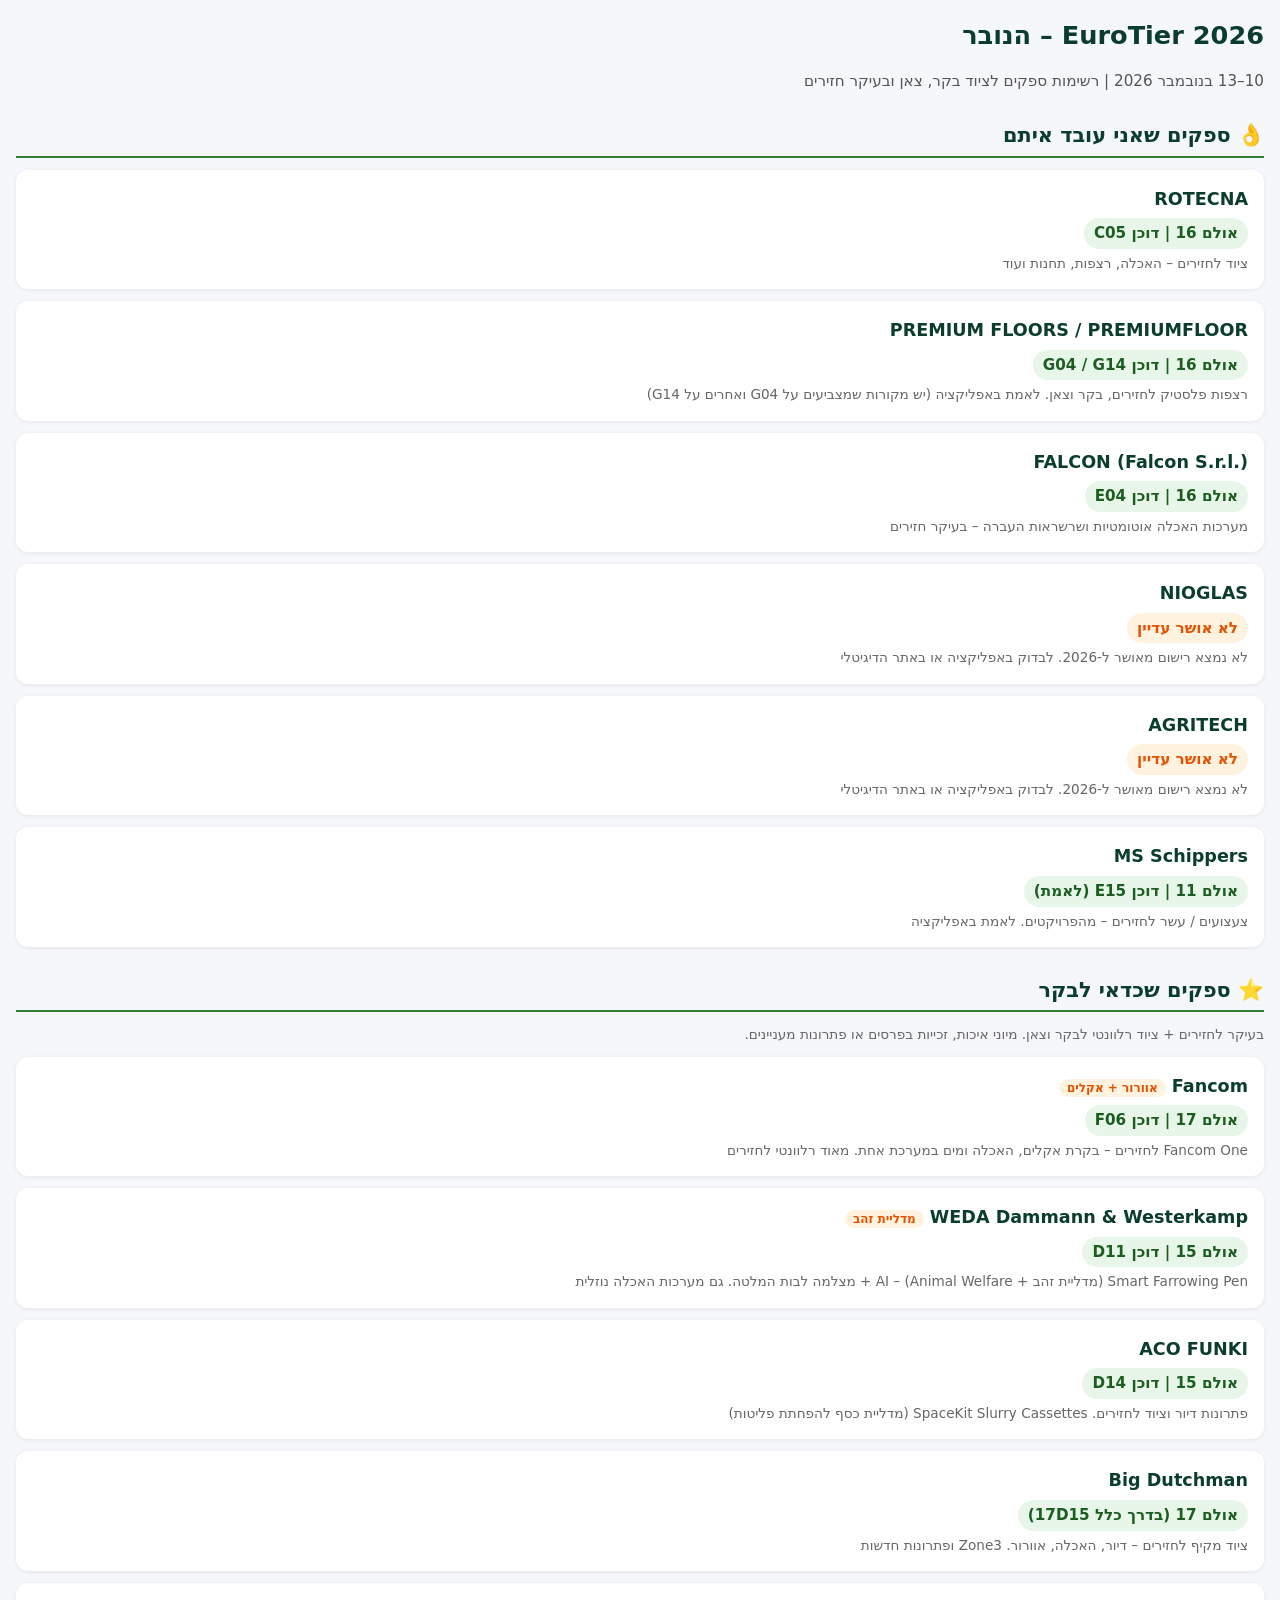
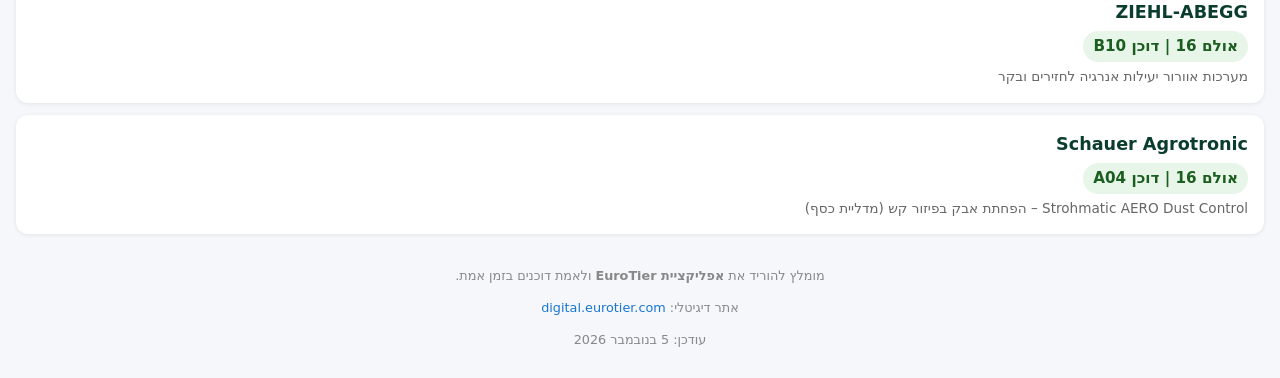
==== eurotier-2026.html @ 3fb80df7 "Add EuroTier 2026 suppliers lists page (current + recommended)" ====
<!DOCTYPE html>
<html lang="he" dir="rtl">
<head>
  <meta charset="UTF-8">
  <meta name="viewport" content="width=device-width, initial-scale=1.0">
  <title>EuroTier 2026 – ספקים</title>
  <style>
    * { box-sizing: border-box; }
    body { font-family: system-ui, -apple-system, "Segoe UI", Roboto, sans-serif; margin: 0; padding: 16px; background: #f5f7fa; color: #1a1a1a; line-height: 1.5; }
    h1 { font-size: 1.6rem; margin: 0 0 8px; color: #0b3d2e; }
    h2 { font-size: 1.3rem; margin: 28px 0 12px; color: #0b3d2e; border-bottom: 2px solid #2e7d32; padding-bottom: 4px; }
    .subtitle { color: #555; margin-bottom: 20px; font-size: 0.95rem; }
    .card { background: white; border-radius: 12px; padding: 16px; margin-bottom: 12px; box-shadow: 0 1px 4px rgba(0,0,0,0.08); }
    .supplier { font-weight: 700; font-size: 1.1rem; color: #0b3d2e; }
    .booth { background: #e8f5e9; color: #1b5e20; display: inline-block; padding: 4px 10px; border-radius: 20px; font-weight: 600; margin-top: 6px; font-size: 0.95rem; }
    .note { color: #666; font-size: 0.85rem; margin-top: 4px; }
    .tag { background: #fff3e0; color: #e65100; font-size: 0.75rem; padding: 2px 8px; border-radius: 12px; margin-left: 6px; }
    .footer { margin-top: 32px; font-size: 0.8rem; color: #888; text-align: center; }
    a { color: #1976d2; text-decoration: none; }
  </style>
</head>
<body>
  <h1>EuroTier 2026 – הנובר</h1>
  <p class="subtitle">10–13 בנובמבר 2026 | רשימות ספקים לציוד בקר, צאן ובעיקר חזירים</p>

  <h2>👌 ספקים שאני עובד איתם</h2>

  <div class="card">
    <div class="supplier">ROTECNA</div>
    <div class="booth">אולם 16 | דוכן C05</div>
    <div class="note">ציוד לחזירים – האכלה, רצפות, תחנות ועוד</div>
  </div>

  <div class="card">
    <div class="supplier">PREMIUM FLOORS / PREMIUMFLOOR</div>
    <div class="booth">אולם 16 | דוכן G04 / G14</div>
    <div class="note">רצפות פלסטיק לחזירים, בקר וצאן. לאמת באפליקציה (יש מקורות שמצביעים על G04 ואחרים על G14)</div>
  </div>

  <div class="card">
    <div class="supplier">FALCON (Falcon S.r.l.)</div>
    <div class="booth">אולם 16 | דוכן E04</div>
    <div class="note">מערכות האכלה אוטומטיות ושרשראות העברה – בעיקר חזירים</div>
  </div>

  <div class="card">
    <div class="supplier">NIOGLAS</div>
    <div class="booth" style="background:#fff3e0;color:#e65100;">לא אושר עדיין</div>
    <div class="note">לא נמצא רישום מאושר ל-2026. לבדוק באפליקציה או באתר הדיגיטלי</div>
  </div>

  <div class="card">
    <div class="supplier">AGRITECH</div>
    <div class="booth" style="background:#fff3e0;color:#e65100;">לא אושר עדיין</div>
    <div class="note">לא נמצא רישום מאושר ל-2026. לבדוק באפליקציה או באתר הדיגיטלי</div>
  </div>

  <div class="card">
    <div class="supplier">MS Schippers</div>
    <div class="booth">אולם 11 | דוכן E15 (לאמת)</div>
    <div class="note">צעצועים / עשר לחזירים – מהפרויקטים. לאמת באפליקציה</div>
  </div>

  <h2>⭐ ספקים שכדאי לבקר</h2>
  <p class="note" style="margin-bottom:12px;">בעיקר לחזירים + ציוד רלוונטי לבקר וצאן. מיוני איכות, זכייות בפרסים או פתרונות מעניינים.</p>

  <div class="card">
    <div class="supplier">Fancom <span class="tag">אוורור + אקלים</span></div>
    <div class="booth">אולם 17 | דוכן F06</div>
    <div class="note">Fancom One לחזירים – בקרת אקלים, האכלה ומים במערכת אחת. מאוד רלוונטי לחזירים</div>
  </div>

  <div class="card">
    <div class="supplier">WEDA Dammann & Westerkamp <span class="tag">מדליית זהב</span></div>
    <div class="booth">אולם 15 | דוכן D11</div>
    <div class="note">Smart Farrowing Pen (מדליית זהב + Animal Welfare) – AI + מצלמה לבות המלטה. גם מערכות האכלה נוזלית</div>
  </div>

  <div class="card">
    <div class="supplier">ACO FUNKI</div>
    <div class="booth">אולם 15 | דוכן D14</div>
    <div class="note">פתרונות דיור וציוד לחזירים. SpaceKit Slurry Cassettes (מדליית כסף להפחתת פליטות)</div>
  </div>

  <div class="card">
    <div class="supplier">Big Dutchman</div>
    <div class="booth">אולם 17 (בדרך כלל 17D15)</div>
    <div class="note">ציוד מקיף לחזירים – דיור, האכלה, אוורור. Zone3 ופתרונות חדשות</div>
  </div>

  <div class="card">
    <div class="supplier">ZIEHL-ABEGG</div>
    <div class="booth">אולם 16 | דוכן B10</div>
    <div class="note">מערכות אוורור יעילות אנרגיה לחזירים ובקר</div>
  </div>

  <div class="card">
    <div class="supplier">Schauer Agrotronic</div>
    <div class="booth">אולם 16 | דוכן A04</div>
    <div class="note">Strohmatic AERO Dust Control – הפחתת אבק בפיזור קש (מדליית כסף)</div>
  </div>

  <div class="footer">
    <p>מומלץ להוריד את <strong>אפליקציית EuroTier</strong> ולאמת דוכנים בזמן אמת.</p>
    <p>אתר דיגיטלי: <a href="https://digital.eurotier.com" target="_blank">digital.eurotier.com</a></p>
    <p>עודכן: 5 בנובמבר 2026</p>
  </div>
</body>
</html>
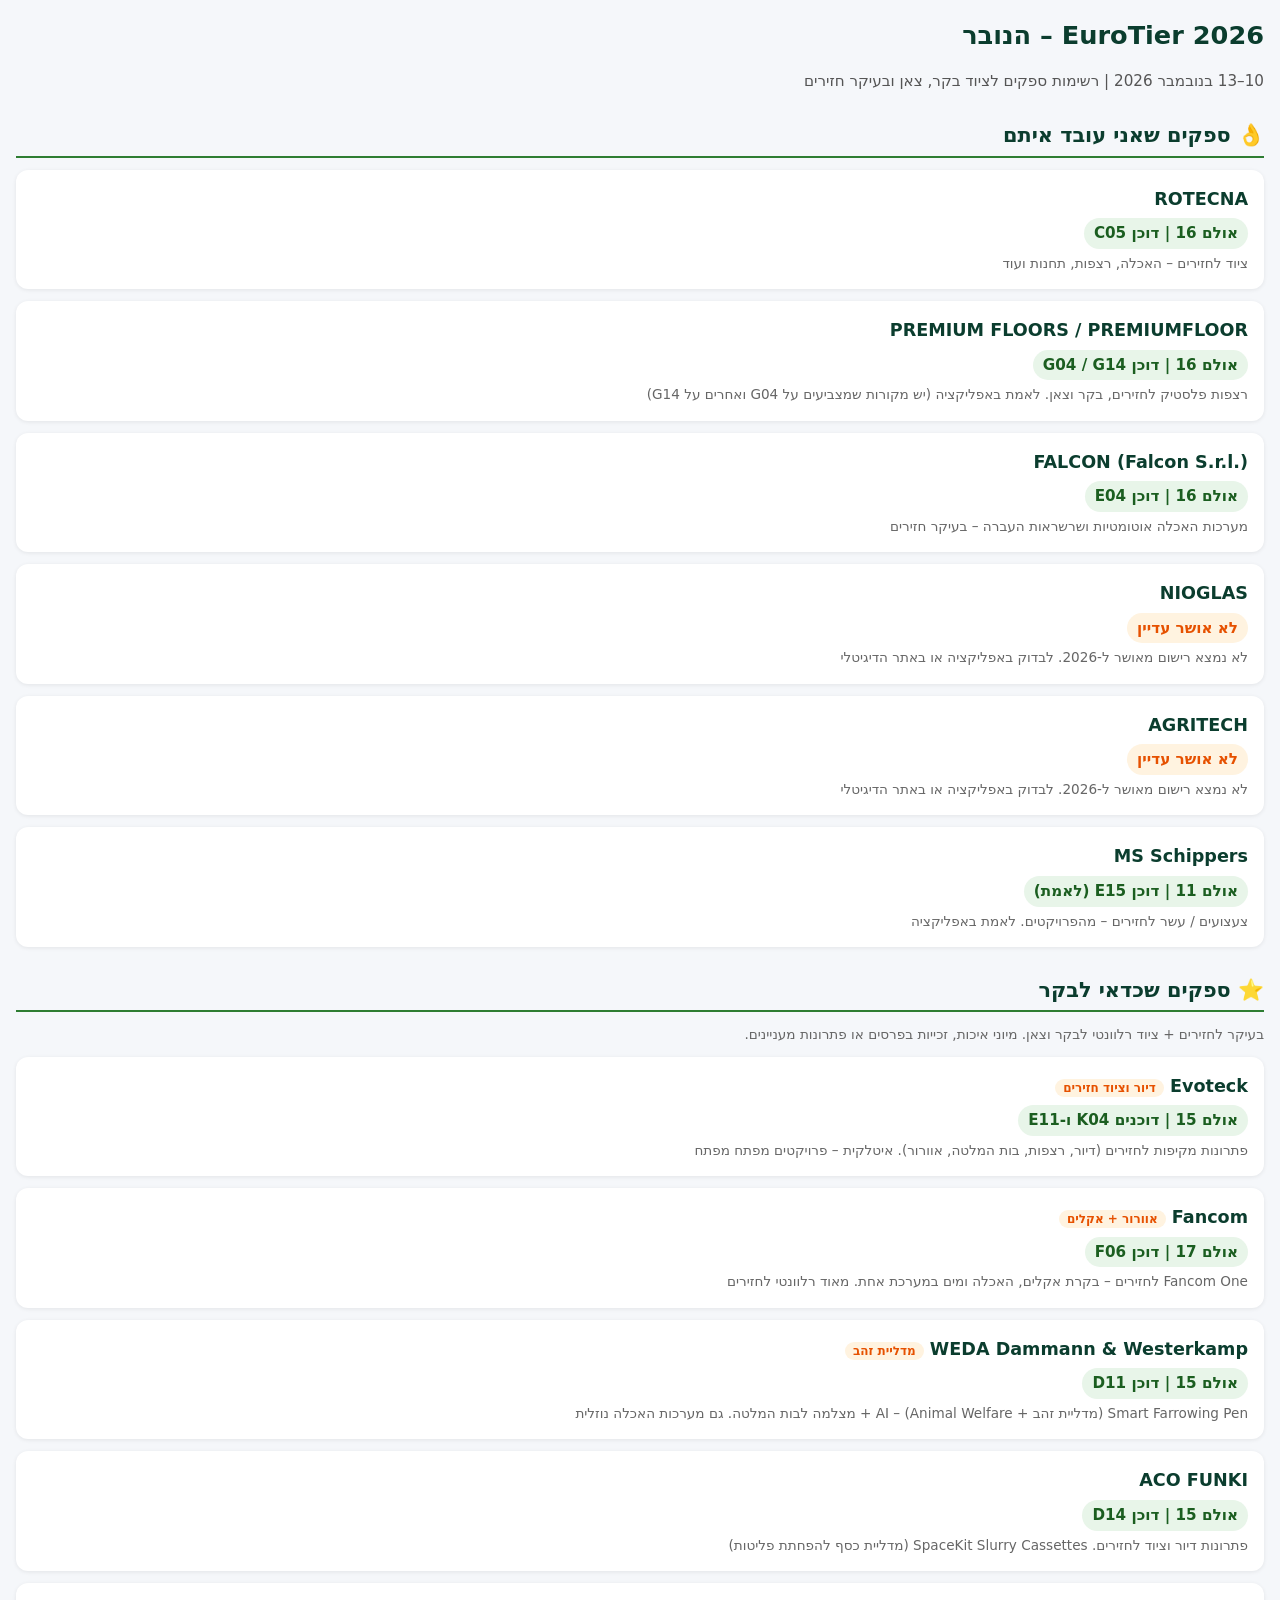
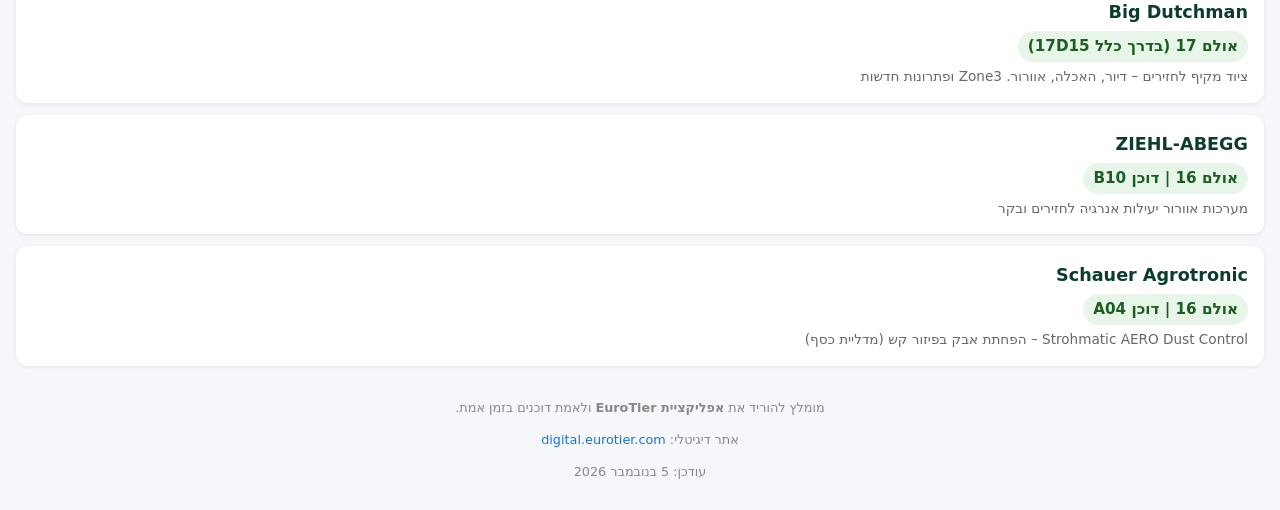
==== commit c48f5761: "Add Evoteck to recommended suppliers list" ====
--- a/eurotier-2026.html
+++ b/eurotier-2026.html
@@ -65,6 +65,12 @@
   <p class="note" style="margin-bottom:12px;">בעיקר לחזירים + ציוד רלוונטי לבקר וצאן. מיוני איכות, זכייות בפרסים או פתרונות מעניינים.</p>
 
   <div class="card">
+    <div class="supplier">Evoteck <span class="tag">דיור וציוד חזירים</span></div>
+    <div class="booth">אולם 15 | דוכנים K04 ו-E11</div>
+    <div class="note">פתרונות מקיפות לחזירים (דיור, רצפות, בות המלטה, אוורור). איטלקית – פרויקטים מפתח מפתח</div>
+  </div>
+
+  <div class="card">
     <div class="supplier">Fancom <span class="tag">אוורור + אקלים</span></div>
     <div class="booth">אולם 17 | דוכן F06</div>
     <div class="note">Fancom One לחזירים – בקרת אקלים, האכלה ומים במערכת אחת. מאוד רלוונטי לחזירים</div>
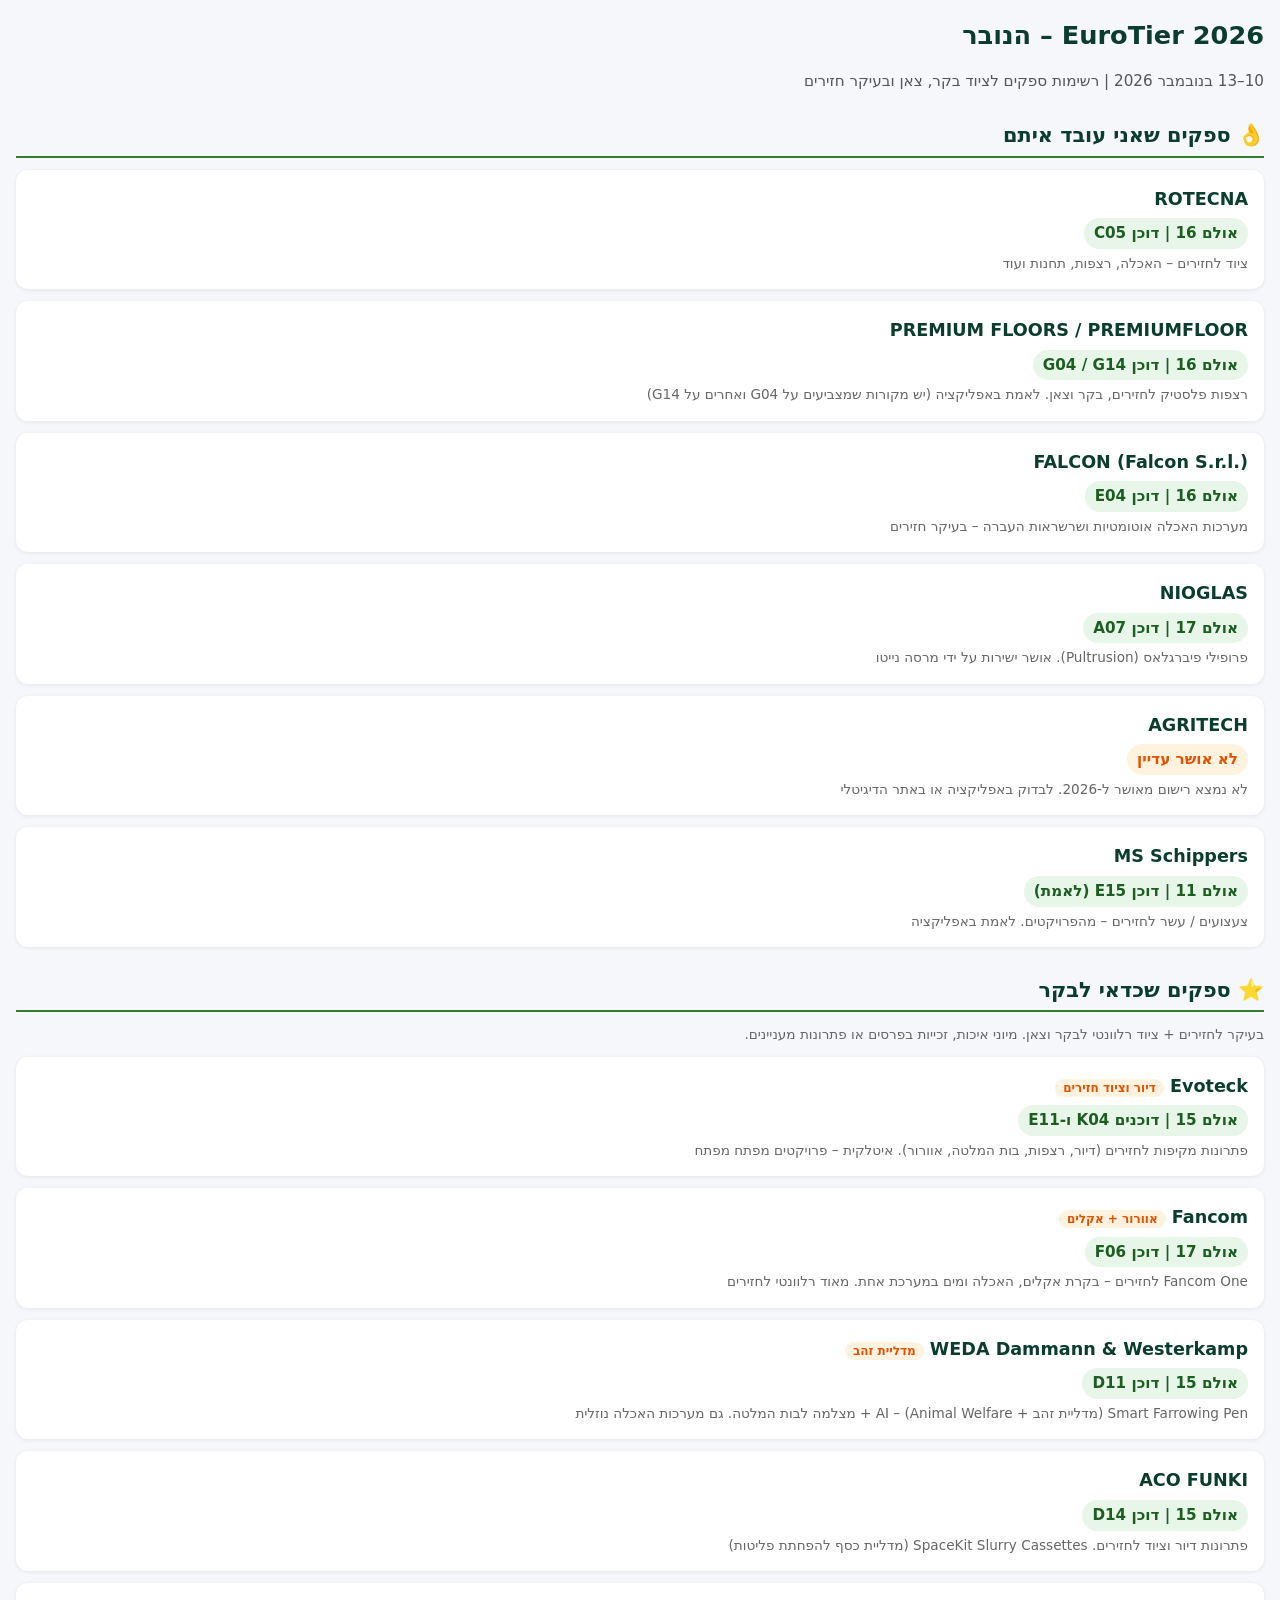
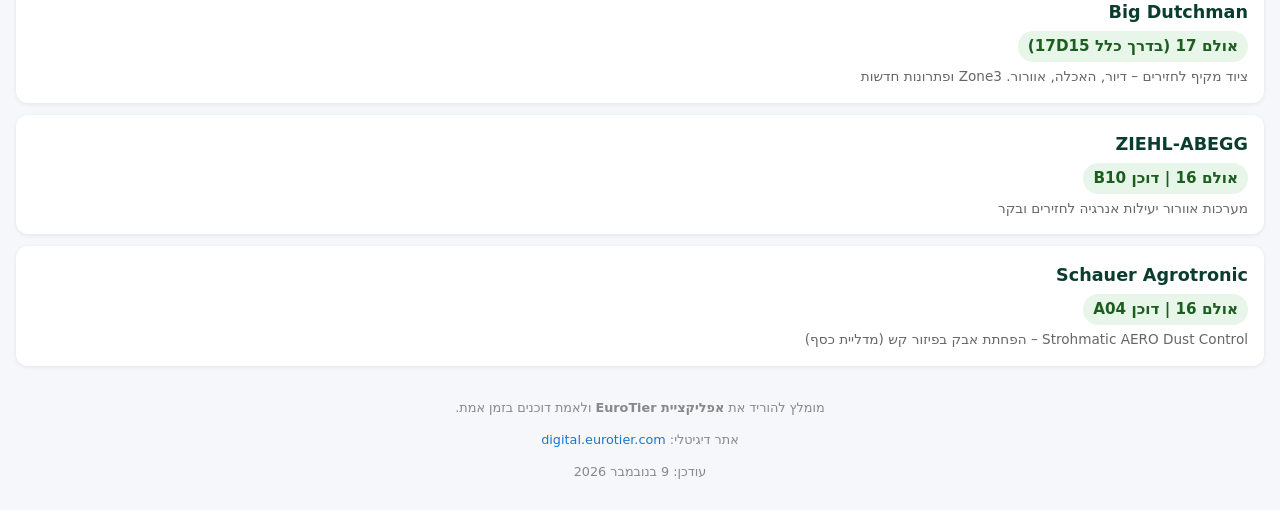
==== commit f97b371a: "Update NIOGLAS booth to confirmed Hall 17 Stand A07" ====
--- a/eurotier-2026.html
+++ b/eurotier-2026.html
@@ -45,8 +45,8 @@
 
   <div class="card">
     <div class="supplier">NIOGLAS</div>
-    <div class="booth" style="background:#fff3e0;color:#e65100;">לא אושר עדיין</div>
-    <div class="note">לא נמצא רישום מאושר ל-2026. לבדוק באפליקציה או באתר הדיגיטלי</div>
+    <div class="booth">אולם 17 | דוכן A07</div>
+    <div class="note">פרופילי פיברגלאס (Pultrusion). אושר ישירות על ידי מרסה נייטו</div>
   </div>
 
   <div class="card">
@@ -109,7 +109,7 @@
   <div class="footer">
     <p>מומלץ להוריד את <strong>אפליקציית EuroTier</strong> ולאמת דוכנים בזמן אמת.</p>
     <p>אתר דיגיטלי: <a href="https://digital.eurotier.com" target="_blank">digital.eurotier.com</a></p>
-    <p>עודכן: 5 בנובמבר 2026</p>
+    <p>עודכן: 9 בנובמבר 2026</p>
   </div>
 </body>
 </html>
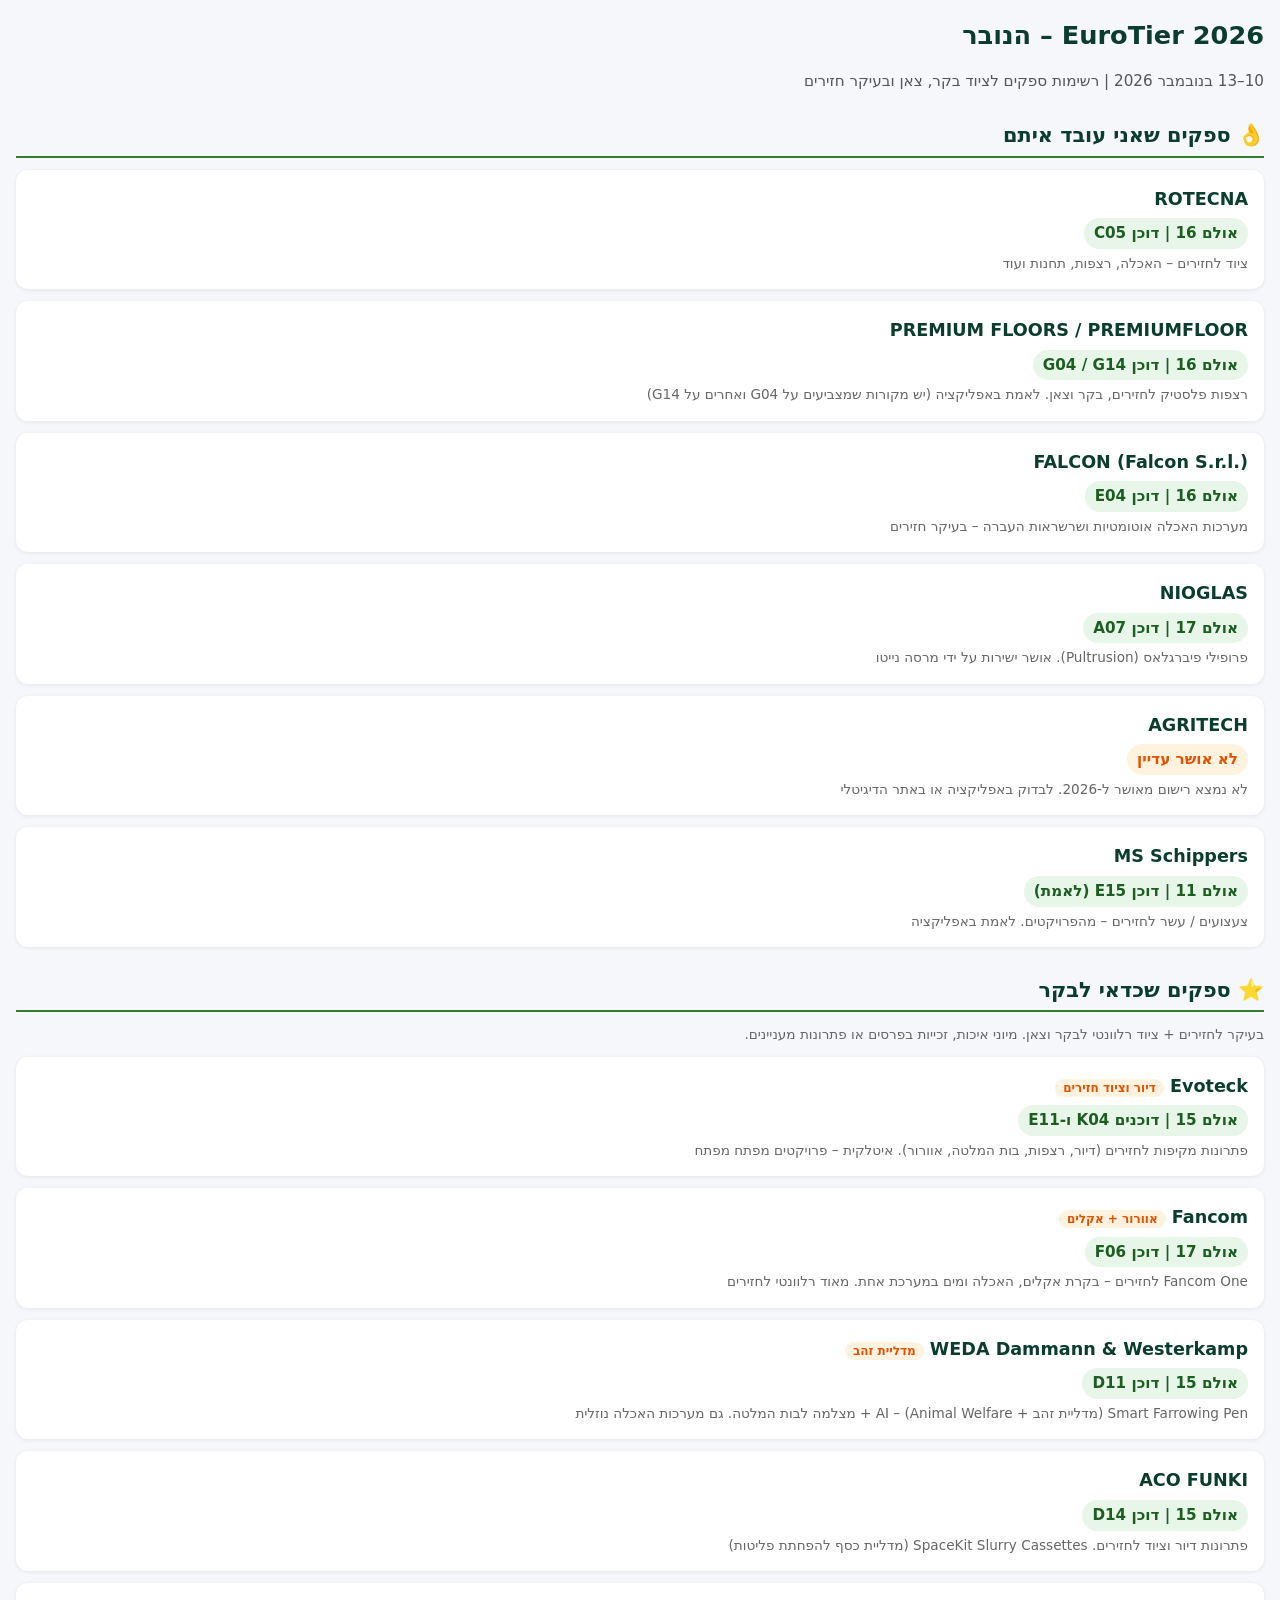
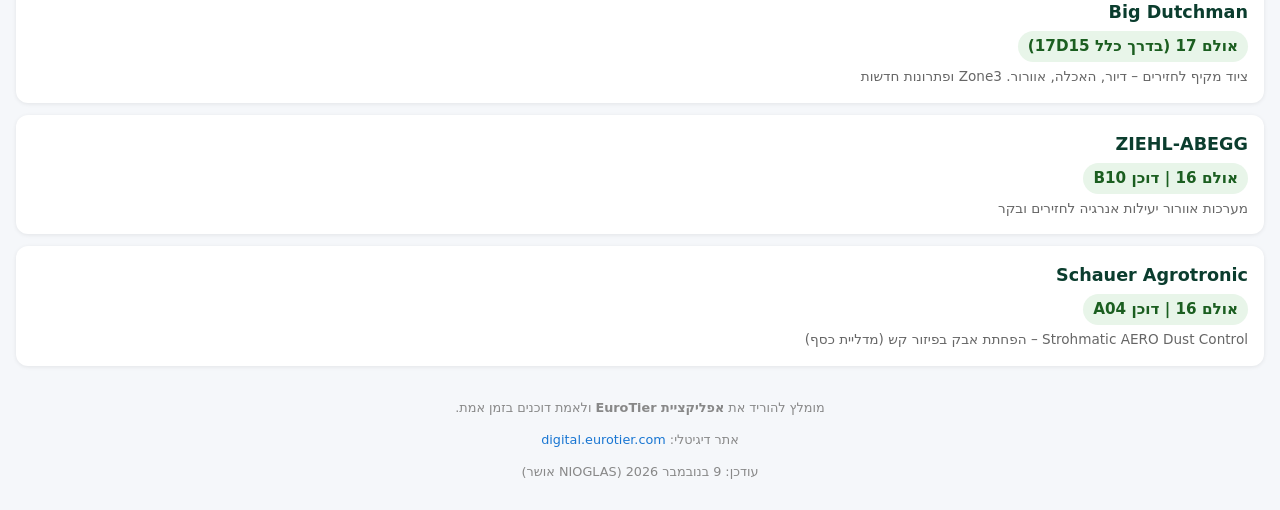
==== commit f917b516: "Force GitHub Pages refresh" ====
--- a/eurotier-2026.html
+++ b/eurotier-2026.html
@@ -109,7 +109,7 @@
   <div class="footer">
     <p>מומלץ להוריד את <strong>אפליקציית EuroTier</strong> ולאמת דוכנים בזמן אמת.</p>
     <p>אתר דיגיטלי: <a href="https://digital.eurotier.com" target="_blank">digital.eurotier.com</a></p>
-    <p>עודכן: 9 בנובמבר 2026</p>
+    <p>עודכן: 9 בנובמבר 2026 (NIOGLAS אושר)</p>
   </div>
 </body>
 </html>
